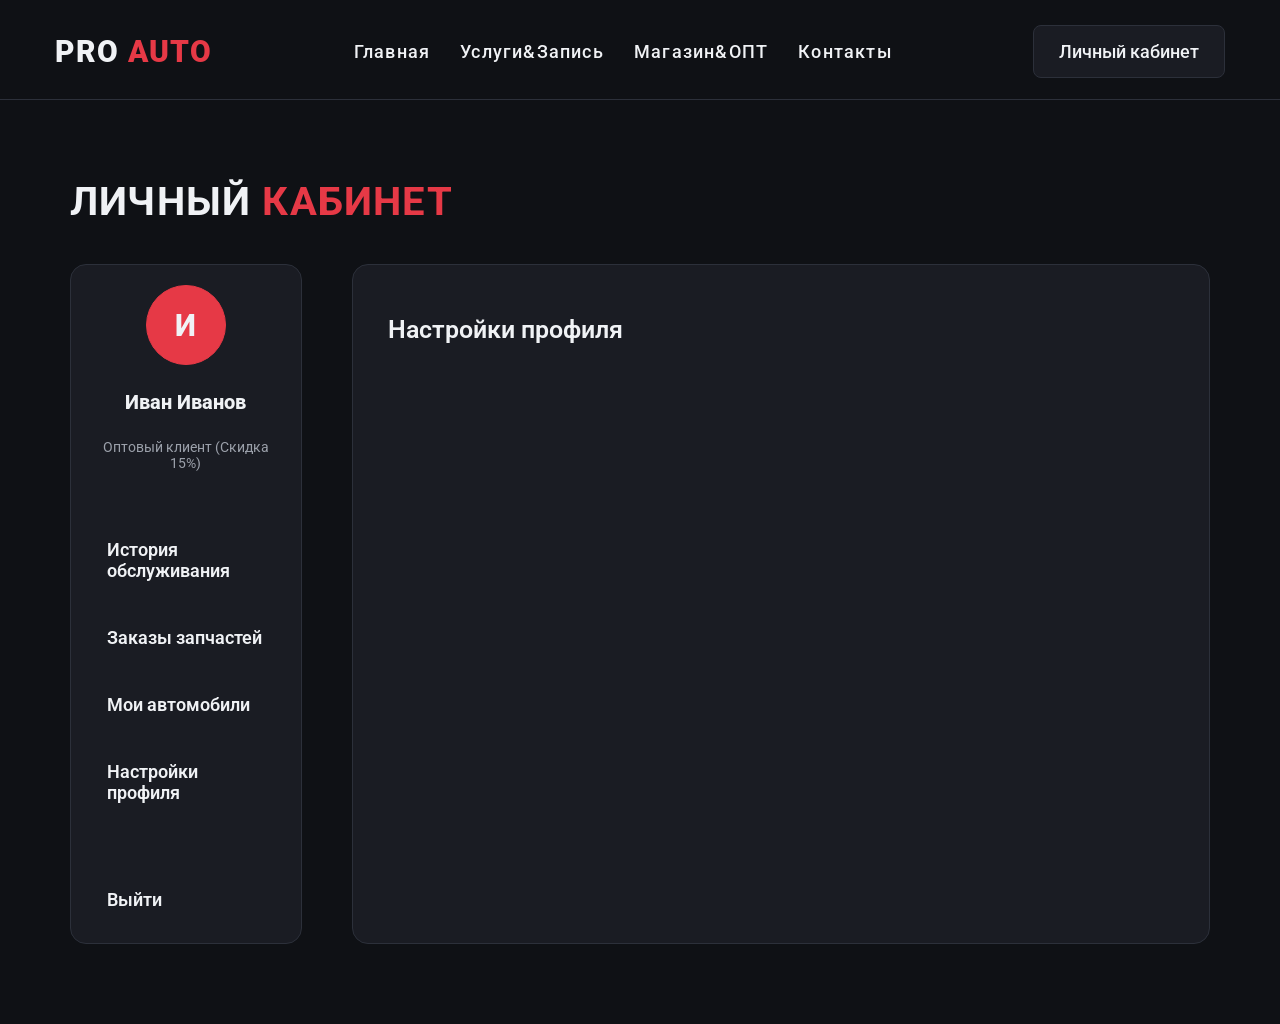
==== account.html @ 16d30006 "Выполнена левая часть секции Личный кабинет" ====
<!DOCTYPE html>
<html lang="ru">
  <head>
    <meta charset="UTF-8" />
    <meta name="viewport" content="width=device-width, initial-scale=1.0" />
    <title>Document</title>
    <link rel="preconnect" href="https://fonts.googleapis.com" />
    <link rel="preconnect" href="https://fonts.gstatic.com" crossorigin />
    <link
      href="https://fonts.googleapis.com/css2?family=Roboto:ital,wght@0,100..900;1,100..900&display=swap"
      rel="stylesheet"
    />
    <link rel="stylesheet" href="style.css" />
  </head>

  <body>
    <header class="header">
      <div class="container header_container">
        <a class="logotype">PRO <span class="logo">AUTO</span></a>
        <nav class="header_nav">
          <ul class="nav_list list-reset">
            <li><a href="index.html#index" class="nav_link">Главная</a></li>
            <li>
              <a href="services.html#services" class="nav_link"
                >Услуги&Запись</a
              >
            </li>
            <li><a href="shop.html#shop" class="nav_link">Магазин&ОПТ</a></li>
            <li>
              <a href="contacts.html#contacts" class="nav_link">Контакты</a>
            </li>
          </ul>
        </nav>
        <a href="#" class="header_account">Личный кабинет</a>
      </div>
    </header>

    <main class="main">
      <section class="account">
        <div class="container">
          <div class="account_content content_left">
            <h2 class="services_title account_title">
              Личный<span class="services_subtitle"> кабинет</span>
            </h2>
            <div class="main_block">
              <aside class="sidebar">
                <div class="account_avatar">И</div>
                <p class="avatar_name">Иван Иванов</p>
                <p class="avatar_skills">Оптовый клиент (Скидка 15%)</p>

                <ul class="account_list list-reset">
                  <li class="account_item">
                    <a href="#" class="account_link">История обслуживания</a>
                  </li>
                  <li class="account_item">
                    <a href="#" class="account_link">Заказы запчастей</a>
                  </li>
                  <li class="account_item">
                    <a href="#" class="account_link">Мои автомобили</a>
                  </li>
                  <li class="account_item">
                    <a href="#" class="account_link">Настройки профиля </a>
                  </li>
                  <li class="account_item">
                    <a href="#" class="account_link account_exit">Выйти </a>
                  </li>
                </ul>
              </aside>
              <div class="main_box">
                <h2 class="main_box-title">Настройки профиля</h2>
              </div>
            </div>
          </div>
        </div>
      </section>
    </main>
  </body>
</html>
---- style.css ----
:root {
  --bg-dark: #0f1115;
  --bg-panel: #1a1c23;
  --bg-panel-hover: #23262f;
  --text-main: #f0f2f5;
  --text-muted: #9ba0aa;
  --accent-red: #e63946;
  --accent-hover: #ff4d5a;
  --border-color: #2c303a;
  --font-body: "Roboto", sans-serif;
  --radius: 8px;
  --radius-lg: 16px;
  --transition: all 0.3s cubic-bezier(0.25, 0.8, 0.25, 1);
  --shadow-glow: 0 0 20px rgba(230, 57, 70, 0.4);
}

* {
  padding: 0;
  margin: 0;
  box-sizing: border-box;
}

a {
  text-decoration: none;
  color: inherit;
}

img {
  max-width: 100%;
}

body {
  display: flex;
  flex-direction: column;
  min-width: 1200px;
  font-family: "Roboto", sans-serif;
  font-weight: 400;
  background: var(--bg-dark);
}

.list-reset {
  list-style: none;
}

.btn {
  padding: 15px 25px;
  border-radius: var(--radius);
  background-color: transparent;
  border: 1px solid var(--border-color);
}

.container {
  width: 100%;
  max-width: 1200px;
  margin: 0 auto;
  padding: 0 15px;
}

/*HEADER*/

.header {
  position: fixed;
  height: 100px;
  top: 0;
  left: 0;
  width: 100%;
  z-index: 1000;
  background-color: var(--bg-dark);
  backdrop-filter: blur(10px);
  border-bottom: 1px solid var(--border-color);
}

.header_container {
  display: flex;
  align-items: center;
  justify-content: space-between;
  padding: 25px 15px;
}

.nav_list {
  display: flex;
  gap: 30px;
}

.logotype {
  color: var(--text-main);
  font-size: 30px;
  font-weight: 900;
  letter-spacing: 1.2px;
}

.logo {
  color: var(--accent-red);
}

.nav_link {
  position: relative;
  padding-bottom: 5px;
  font-size: 18px;
  color: var(--text-main);
  font-weight: 500;
  letter-spacing: 1.2px;
  transition: 0.3s ease;
}

.nav_link:hover {
  color: var(--accent-hover);
}

.nav_link::after {
  content: "";
  position: absolute;
  left: 0;
  bottom: 0;
  width: 100%;
  height: 2px;
  background-color: var(--accent-hover);
  transform: scaleX(0);
  transform-origin: left center;
  transition: transform 0.3s ease;
}

.nav_link:hover::after {
  transform: scaleX(1);
}

.header_account,
.btn_services-shop,
.catalog_order {
  padding: 15px 25px;
  color: var(--text-main);
  font-size: 18px;
  font-weight: 500;
  background-color: var(--bg-panel);
  border-radius: var(--radius);
  border: 1px solid var(--border-color);
  transition: 0.3s ease;
}

.header_account:hover {
  background-color: var(--bg-panel-hover);
  border: 1px solid var(--text-main);
}

/*MAIN*/

/*HERO*/

.hero {
  padding-top: 100px;
  background: linear-gradient(to bottom, rgba(15, 17, 21, 0.8), var(--bg-dark)),
    url(https://images.unsplash.com/photo-1619642751034-765dfdf7c58e?auto=format&fit=crop&q=80&w=1920)
      center / cover;
}

.hero_content,
.services_content,
.booking_content,
.shop_content,
.b2b_content,
.contacts_content,
.account_content {
  display: flex;
  flex-direction: column;
  padding: 80px 15px;
  gap: 40px;
  text-align: center;
  height: auto;
}

.hero_title,
.services_title {
  font-size: 70px;
  font-weight: 700;
  letter-spacing: -2px;
  line-height: 1.1;
  text-transform: uppercase;
  color: var(--text-main);
}

.hero_subtitle,
.about_subtitle,
.services_subtitle {
  color: var(--accent-red);
}

.hero_disc,
.services_disc {
  font-size: 20px;
  color: var(--text-muted);
  line-height: 1.4;
  letter-spacing: 1px;
}

.hero_services {
  display: flex;
  align-items: center;
  justify-content: center;
  gap: 25px;
  color: var(--text-main);
  font-size: 16px;
  font-weight: 600;
  letter-spacing: 1.2px;
}

.btn_services-online,
.booking_form-button,
.b2b_button {
  background-color: var(--accent-red);
  transition: 0.3s ease;
}

.btn_services-online:hover {
  background-color: var(--accent-hover);
  box-shadow: 0px 0px 24px 4px rgba(230, 57, 70, 0.45);
}

.btn_services-shop {
  padding: 15px 25px;
  color: var(--text-main);
  font-size: 18px;
  font-weight: 500;
  background-color: var(--bg-panel);
  border-radius: var(--radius);
  border: 1px solid var(--border-color);
  transition: 0.3s ease;
}

.btn_services-shop:hover {
  background-color: var(--bg-panel-hover);
  border: 1px solid var(--text-main);
}

/*ABOUT*/

.about {
  padding: 60px 0;
  border-bottom: 1px solid var(--border-color);
}

.about_title {
  font-size: 40px;
  font-weight: 700;
  letter-spacing: 1.2px;
  text-align: center;
  text-transform: uppercase;
  color: var(--text-main);
  margin-bottom: 40px;
}

.about_block {
  display: grid;
  grid-template-columns: repeat(3, 1fr);
  gap: 25px;
  margin-bottom: 50px;
}

.about_card {
  display: flex;
  flex-direction: column;
  align-items: flex-start;
  gap: 30px;
  border: 1px solid var(--border-color);
  border-radius: var(--radius-lg);
  padding: 35px 25px;
  background-color: var(--bg-panel);
  transition: transform 0.3 ease;
}

.about_card:hover {
  transform: translateY(-5px);
  border: 1px solid var(--accent-hover);
}

.about_block-icon {
  width: 45px;
  height: 45px;
}

.about_services {
  font-size: 25px;
  font-weight: 800;
  color: var(--text-main);
}

.about_text,
.catalog_disc {
  font-size: 16px;
  color: var(--text-muted);
  line-height: 1.6;
}

/*Footer*/

.footer_content {
  display: flex;
  align-items: center;
  justify-content: space-between;
  padding: 50px 0;
  border-bottom: 1px solid var(--border-color);
}

.footer_logo {
  display: flex;
  flex-direction: column;
  justify-content: flex-start;
  gap: 30px;
  margin-bottom: auto;
}

.footer_logo-text {
  font-size: 16px;
  color: var(--text-muted);
  line-height: 1.6;
}

.footer_nav {
  display: flex;
  flex-direction: column;
}

.footer_subtitle {
  font-size: 20px;
  font-weight: 600;
  color: var(--text-main);
  margin-bottom: 30px;
}

.footer_nav-list {
  display: flex;
  flex-direction: column;
  gap: 25px;
}

.footer_nav-link {
  color: var(--text-muted);
  transition: 0.3s ease;
}

.footer_nav-link:hover {
  color: var(--accent-hover);
}

.invisible_link {
  visibility: hidden;
}

.footer_copy {
  color: var(--text-muted);
  padding: 35px 0;
  text-align: center;
}

/*Services*/

.services,
.b2b_conditions,
.contacts,
.account {
  padding-top: 100px;
}

.services_icon {
  display: flex;
  align-items: center;
  gap: 10px;
}

.services_text {
  text-align: left;
  padding: 0 60px 0 0;
}

.services_img {
  width: 30px;
  height: 30px;
}

.services_price,
.catalog_price {
  font-size: 30px;
  color: var(--accent-red);
  font-weight: 800;
}

.services_title {
  font-size: 40px;
  letter-spacing: 1.2px;
}

.services_disc {
  font-size: 16px;
  font-weight: 400;
  line-height: 1.6;
}

/*Booking*/

.booking {
  border-bottom: 1px solid var(--border-color);
}

.booking_form {
  display: grid;
  grid-template-columns: 1fr 1fr;
  gap: 50px;
  border: 1px solid var(--border-color);
  border-radius: var(--radius);
  background-color: var(--bg-panel);
  padding: 40px;
}

.booking_form-left {
  display: flex;
  flex-direction: column;
  align-items: flex-start;
  gap: 20px;
}

.booking_form-disc {
  font-size: 20px;
  font-weight: 700;
  color: var(--text-main);
}

.booking_form-text,
.booking_form-item {
  color: var(--text-muted);
  text-align: left;
  line-height: 1.6;
  letter-spacing: 0.5px;
}

.booking_form-item::before {
  content: "✔";
  color: var(--text-muted);
  margin-right: 5px;
}

.form_online {
  display: flex;
  flex-direction: column;
  align-items: flex-start;
  gap: 10px;
}

.input_row {
  width: 100%;
  height: 35px;
  border: none;
  outline: none;
  border: 1px solid var(--border-color);
  border-radius: var(--radius);
  background-color: var(--bg-dark);
  color: var(--text-muted);
  padding: 20px 12px;
  margin-bottom: 20px;
}

.input_row:focus {
  border-color: var(--accent-hover);
  background-color: var(--bg-panel-hover);
}

.lable_name {
  color: var(--text-main);
  font-size: 16px;
  font-weight: 800;
}

.textarea_row {
  height: 100px;
  margin-bottom: 40px;
}

.booking_form-button {
  display: flex;
  flex-direction: column;
  align-items: stretch;
  width: 100%;
  padding: 15px 10px;
  background-color: var(--accent-red);
  transition: 0.3s ease;
}

.booking_form-button:hover {
  background-color: var(--accent-hover);
  box-shadow: 0px 0px 24px 4px rgba(230, 57, 70, 0.45);
}

/*SHOP*/

.shop {
  padding-top: 100px;
  border-bottom: 1px solid var(--border-color);
}

.catalog {
  display: flex;
  align-items: center;
  gap: 50px;
  color: var(--text-main);
  font-size: 20px;
  font-weight: 800;
  padding-bottom: 25px;
  border-bottom: 1px solid var(--border-color);
}

.catalog_retail,
.catalog_b2b {
  padding-bottom: 8px;
  border-bottom: 3px solid transparent;
  color: var(--text-muted);
}

.tab_active {
  border-bottom: 3px solid var(--accent-red);
  color: var(--text-main);
}

.catalog_items {
  display: grid;
  grid-template-columns: repeat(3, 1fr);
  gap: 25px;
  color: var(--text-main);
}

.catalog_item {
  display: flex;
  flex-direction: column;
  align-items: stretch;
  justify-content: center;
  height: 100%;
  min-height: 420px;
  gap: 20px;
  border: 1px solid var(--border-color);
  border-radius: var(--radius-lg);
  padding: 30px;
  background-color: var(--bg-panel);
  transition: 0.3s ease;
}

.catalog_item:hover {
  transform: translateY(-5px);
  border: 1px solid var(--accent-hover);
}

.catalog_image {
  border: 1px solid var(--border-color);
  border-radius: var(--radius);
  background-color: rgb(37, 37, 37);
  padding: 5px;
  width: 100%;
  height: 200px;
  overflow: hidden;
}

.image_icon {
  padding-top: 90px;
  color: var(--text-muted);
}

.catalog_product {
  min-height: 48px;
  margin-bottom: 15px;
  font-size: 25px;
  font-weight: 800;
  text-align: left;
  line-height: 1.6;
}

.catalog_disc {
  height: 80px;
  font-size: 16px;
  color: var(--text-muted);
  line-height: 1.6;
  text-align: left;
  flex-grow: 1;
  margin-bottom: 20px;
}

.catalog_info {
  display: flex;
  justify-content: space-between;
  align-items: center;
  width: 100%;
  gap: 10px;
  flex-wrap: nowrap;
  margin-top: auto;
}

.catalog_price {
  flex-shrink: 0;
}

.catalog_order {
  flex-shrink: 0;
  padding: 10px 15px;
  font-size: 14px;
  font-weight: 600;
  background-color: var(--accent-red);
  transition: 0.3s ease;
}

.catalog_order:hover {
  background-color: var(--accent-hover);
  box-shadow: 0px 0px 24px 4px rgba(230, 57, 70, 0.45);
}

/*B2B*/

.b2b_conditions {
  border-bottom: 1px solid var(--border-color);
}

.b2b_special {
  border: 1px solid var(--accent-red);
  padding: 35px 20px;
  border-radius: var(--radius-lg);
  text-align: left;
  background: #80222c;
  background: linear-gradient(
    90deg,
    rgba(128, 34, 44, 0.43) 0%,
    rgba(33, 32, 32, 0.2) 62%
  );
}

.b2b_special-disc {
  font-size: 25px;
  font-weight: 800;
  color: var(--text-main);
  margin-bottom: 30px;
}

.b2b_special-text {
  color: var(--text-muted);
}

.b2b_faq {
  color: var(--text-main);
  text-align: left;
  font-size: 20px;
  font-weight: 600;
}

.b2b_faq-level {
  font-size: 25px;
  font-weight: 800;
  color: var(--accent-red);
  border: 3px solid var(--accent-red);
  padding: 8px 15px;
}

.b2b_btn {
  display: flex;
  justify-content: center;
  color: var(--text-main);
  font-weight: 600;
}

.b2b_button:hover {
  background-color: var(--accent-hover);
  box-shadow: 0px 0px 24px 4px rgba(230, 57, 70, 0.45);
}

/*contacts*/

.contacts {
  border-bottom: 1px solid var(--border-color);
}

.contacts_block {
  display: flex;
  gap: 20px;
  margin-bottom: 30px;
}

.contacts_form {
  display: grid;
  grid-template-columns: 1fr 1fr;
  gap: 25px;
  border: 1px solid var(--border-color);
  border-radius: var(--radius-lg);
  padding: 55px 45px;
  background-color: var(--bg-panel);
}

.contacts_img {
  width: 20px;
  height: 20px;
}

.contacts_info {
  display: flex;
  flex-direction: column;
  align-items: flex-start;
  justify-content: center;
  gap: 15px;
}

.contacts_form-subtitle {
  font-size: 25px;
  font-weight: 800;
  color: var(--text-main);
  text-align: left;
  margin-bottom: 40px;
}

.info_name {
  color: var(--text-main);
  font-size: 20px;
  font-weight: 600;
}

.info_text {
  color: var(--text-muted);
  text-align: left;
  line-height: 1.6;
}

.contacts_map {
  border: 1px solid var(--border-color);
  border-radius: var(--radius);
  height: 350px;
  color: var(--text-muted);
  background-color: rgb(37, 37, 37);
}

.contacts_sign {
  margin-top: 150px;
}

.contacts_form-box {
  border: 1px solid var(--border-color);
  border-radius: var(--radius);
  padding: 35px;
  background-color: var(--bg-panel-hover);
}

.contacts_form-right {
  transition: transform 0.3s ease;
}

.contacts_form-right:hover {
  transform: translateY(-5px);
  box-shadow: 0 10px 30px rgba(0, 0, 0, 0.5);
}

.contacts_form-right-text {
  color: var(--text-muted);
  font-size: 16px;
  text-align: left;
  margin-bottom: 20px;
}

/*Account*/

.account_title {
  text-align: left;
}

.main_block {
  display: flex;
  gap: 50px;
}

.sidebar {
  display: flex;
  flex-direction: column;
  align-items: center;
  justify-content: center;
  gap: 25px;
  border: 1px solid var(--border-color);
  border-radius: var(--radius-lg);
  width: 300px;
  background-color: var(--bg-panel);
  padding: 20px;
}

.account_avatar {
  display: flex;
  align-items: center;
  justify-content: center;
  width: 80px;
  height: 80px;
  font-size: 30px;
  font-weight: 800;
  padding: 15px 20px;
  color: var(--text-main);
  border: 1px solid var(--accent-red);
  border-radius: 50%;
  background-color: var(--accent-red);
}

.avatar_name {
  color: var(--text-main);
  font-weight: 800;
  font-size: 20px;
}

.avatar_skills {
  color: var(--text-muted);
  font-size: 14px;
  margin-bottom: 30px;
}

.account_list {
  display: flex;
  flex-direction: column;
  align-items: stretch;
  gap: 20px;
  color: var(--text-main);
  font-weight: 600;
  font-size: 18px;
  text-align: left;
}

.account_link {
  display: block;
  border: 1px solid transparent;
  padding: 12px 15px;
  width: 100%;
  transition: background-color 0.3s, color 0.3s;
}

.account_link:hover {
  color: var(--accent-red);
  background-color: rgba(228, 17, 33, 0.1);
  border-radius: var(--radius);
}

.account_exit {
  margin-top: 40px;
}

.main_box {
  display: flex;
  flex-direction: column;
  border: 1px solid var(--border-color);
  border-radius: var(--radius-lg);
  padding: 50px 35px;
  width: 100%;
  background-color: var(--bg-panel);
}

.main_box-title {
  color: var(--text-main);
  font-size: 25px;
  font-weight: 600;
  text-align: left;
}
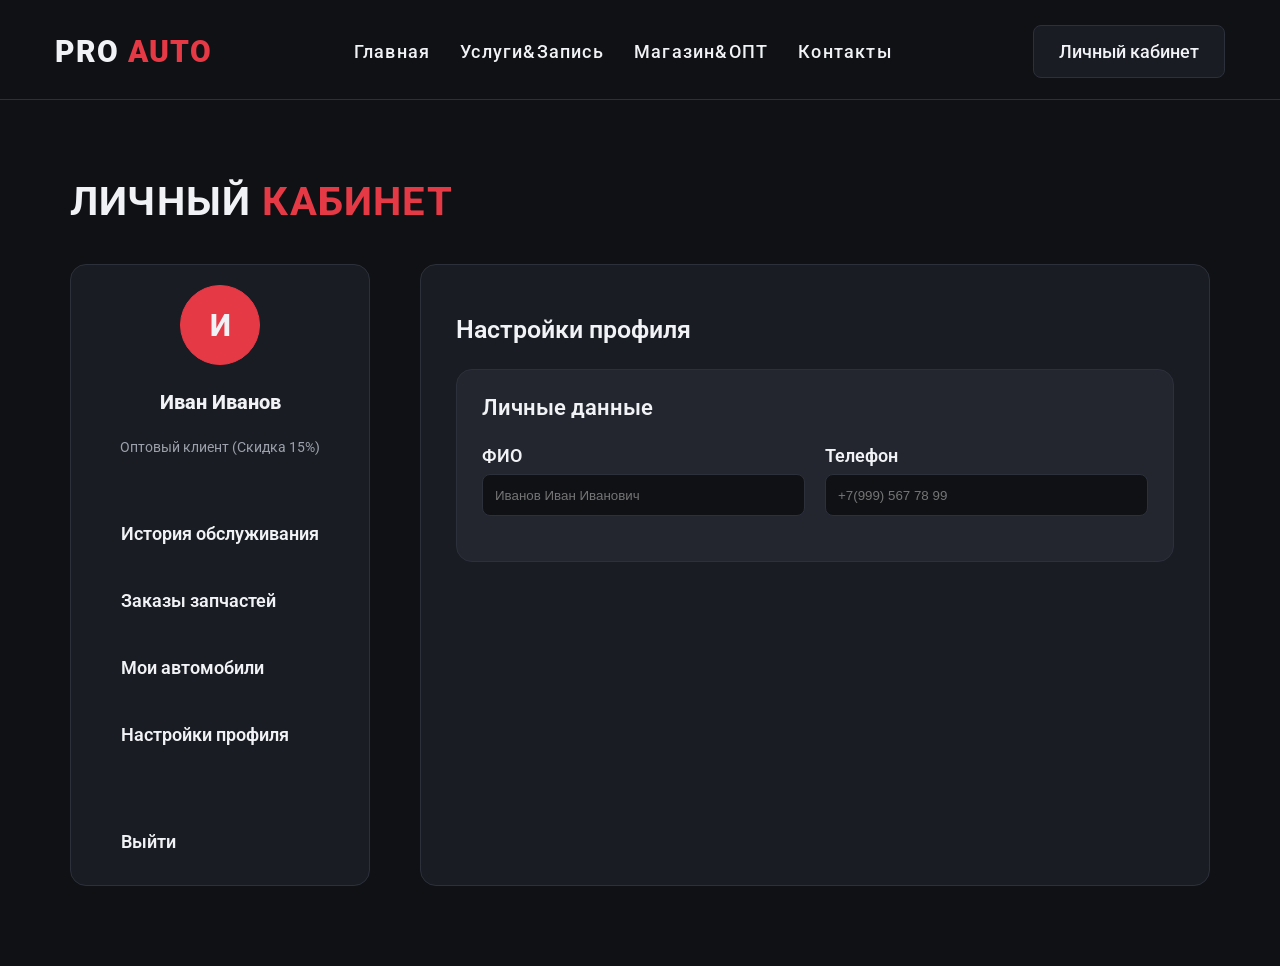
==== commit c2083d0d: "Создана правая часть секции account , создна начало формы" ====
--- a/account.html
+++ b/account.html
@@ -68,6 +68,35 @@
               </aside>
               <div class="main_box">
                 <h2 class="main_box-title">Настройки профиля</h2>
+                <div class="personal_info">
+                  <h3 class="personal_info-title">Личные данные</h3>
+                  <form action="#">
+                    <div class="form_rows">
+                      <div class="form_group">
+                        <label class="lable_name personal_name" for="name"
+                          >ФИО</label
+                        >
+                        <input
+                          class="input_row"
+                          type="name"
+                          name="name"
+                          placeholder="Иванов Иван Иванович"
+                        />
+                      </div>
+                      <div class="form_group">
+                        <label class="lable_name personal_name" for="phone"
+                          >Телефон</label
+                        >
+                        <input
+                          class="input_row"
+                          type="tel"
+                          name="phone"
+                          placeholder="+7(999) 567 78 99"
+                        />
+                      </div>
+                    </div>
+                  </form>
+                </div>
               </div>
             </div>
           </div>
--- a/style.css
+++ b/style.css
@@ -835,12 +835,12 @@
 }
 
 .main_box {
+  flex: 1;
   display: flex;
   flex-direction: column;
   border: 1px solid var(--border-color);
   border-radius: var(--radius-lg);
   padding: 50px 35px;
-  width: 100%;
   background-color: var(--bg-panel);
 }
 
@@ -849,4 +849,39 @@
   font-size: 25px;
   font-weight: 600;
   text-align: left;
-}
+  margin-bottom: 25px;
+}
+
+.personal_info {
+  border: 1px solid var(--border-color);
+  border-radius: var(--radius-lg);
+  background-color: var(--bg-panel-hover);
+  padding: 25px;
+}
+
+.personal_info-title {
+  color: var(--text-main);
+  font-size: 22px;
+  font-weight: 600;
+  text-align: left;
+  margin-bottom: 25px;
+}
+
+.form_rows {
+  display: grid;
+  grid-template-columns: 1fr 1fr;
+  gap: 20px;
+}
+
+.form_group {
+  display: flex;
+  flex-direction: column;
+}
+
+.personal_name {
+  text-align: left;
+  margin-bottom: 8px;
+  font-size: 18px;
+  font-weight: 600;
+  color: var(--text-main);
+}
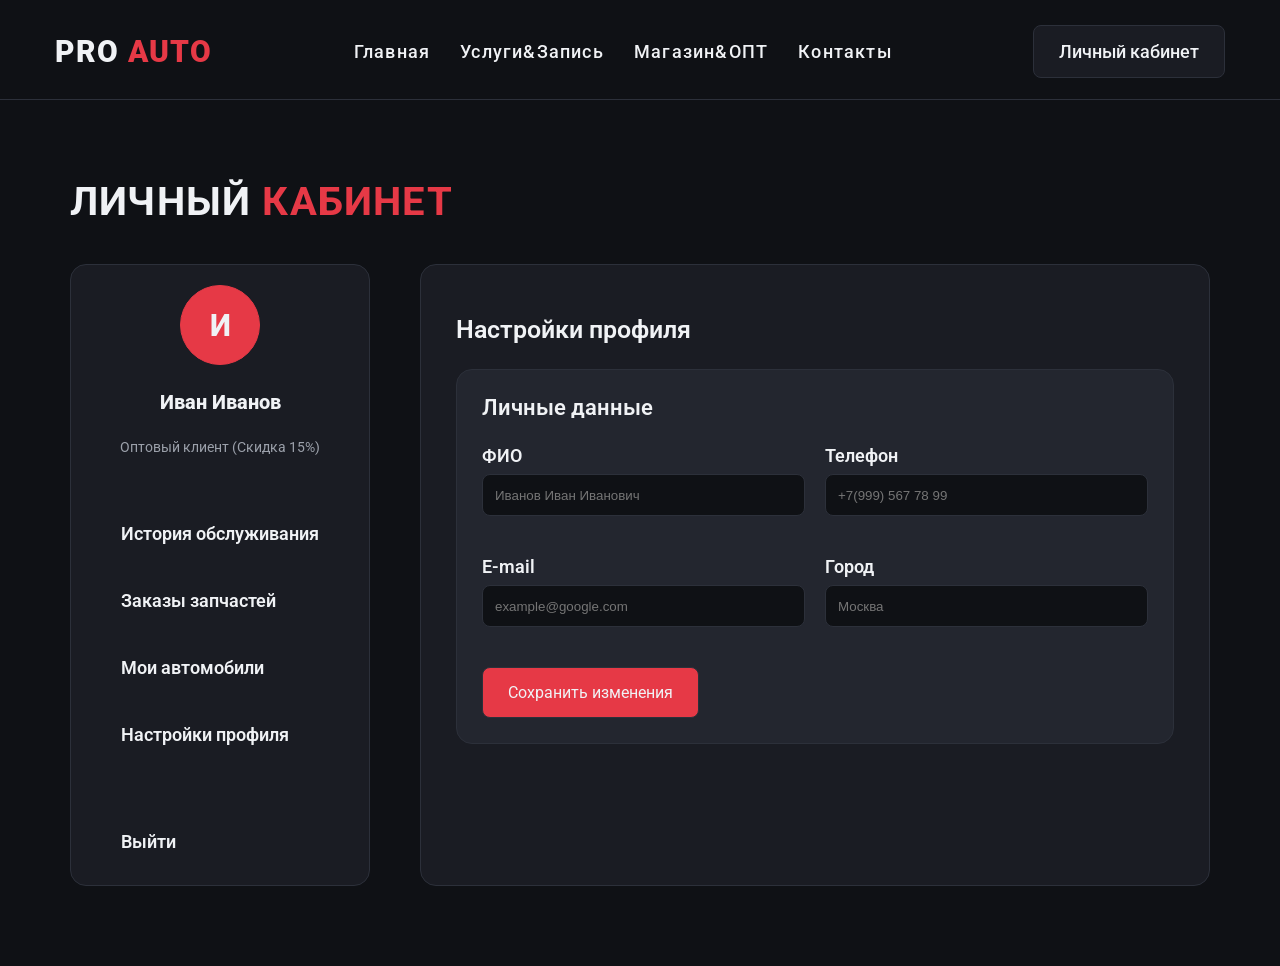
==== commit 9fd1b4dc: "внесены изменения в верхнюю часть формы Личные данные" ====
--- a/account.html
+++ b/account.html
@@ -94,6 +94,33 @@
                           placeholder="+7(999) 567 78 99"
                         />
                       </div>
+                      <div class="form_group">
+                        <label class="lable_name personal_name" for="email"
+                          >E-mail</label
+                        >
+                        <input
+                          class="input_row"
+                          type="email"
+                          name="email"
+                          placeholder="example@google.com"
+                        />
+                      </div>
+                      <div class="form_group">
+                        <label class="lable_name personal_name" for="text"
+                          >Город</label
+                        >
+                        <input
+                          class="input_row"
+                          type="text"
+                          name="text"
+                          placeholder="Москва"
+                        />
+                      </div>
+                      <div class="form_group-button">
+                        <a href="#" class="btn form_group-button--link"
+                          >Сохранить изменения</a
+                        >
+                      </div>
                     </div>
                   </form>
                 </div>
--- a/style.css
+++ b/style.css
@@ -857,6 +857,12 @@
   border-radius: var(--radius-lg);
   background-color: var(--bg-panel-hover);
   padding: 25px;
+  transition: transform 0.3s ease;
+}
+
+.personal_info:hover {
+  transform: translateY(-5px);
+  box-shadow: 0 10px 30px rgba(0, 0, 0, 0.5);
 }
 
 .personal_info-title {
@@ -885,3 +891,20 @@
   font-weight: 600;
   color: var(--text-main);
 }
+
+.form_group-button {
+  display: flex;
+  align-items: center;
+  justify-content: flex-start;
+}
+
+.form_group-button--link {
+  background-color: var(--accent-red);
+  color: var(--text-main);
+  transition: 0.3s ease;
+}
+
+.form_group-button--link:hover {
+  background-color: var(--accent-hover);
+  box-shadow: 0px 0px 24px 4px rgba(230, 57, 70, 0.45);
+}
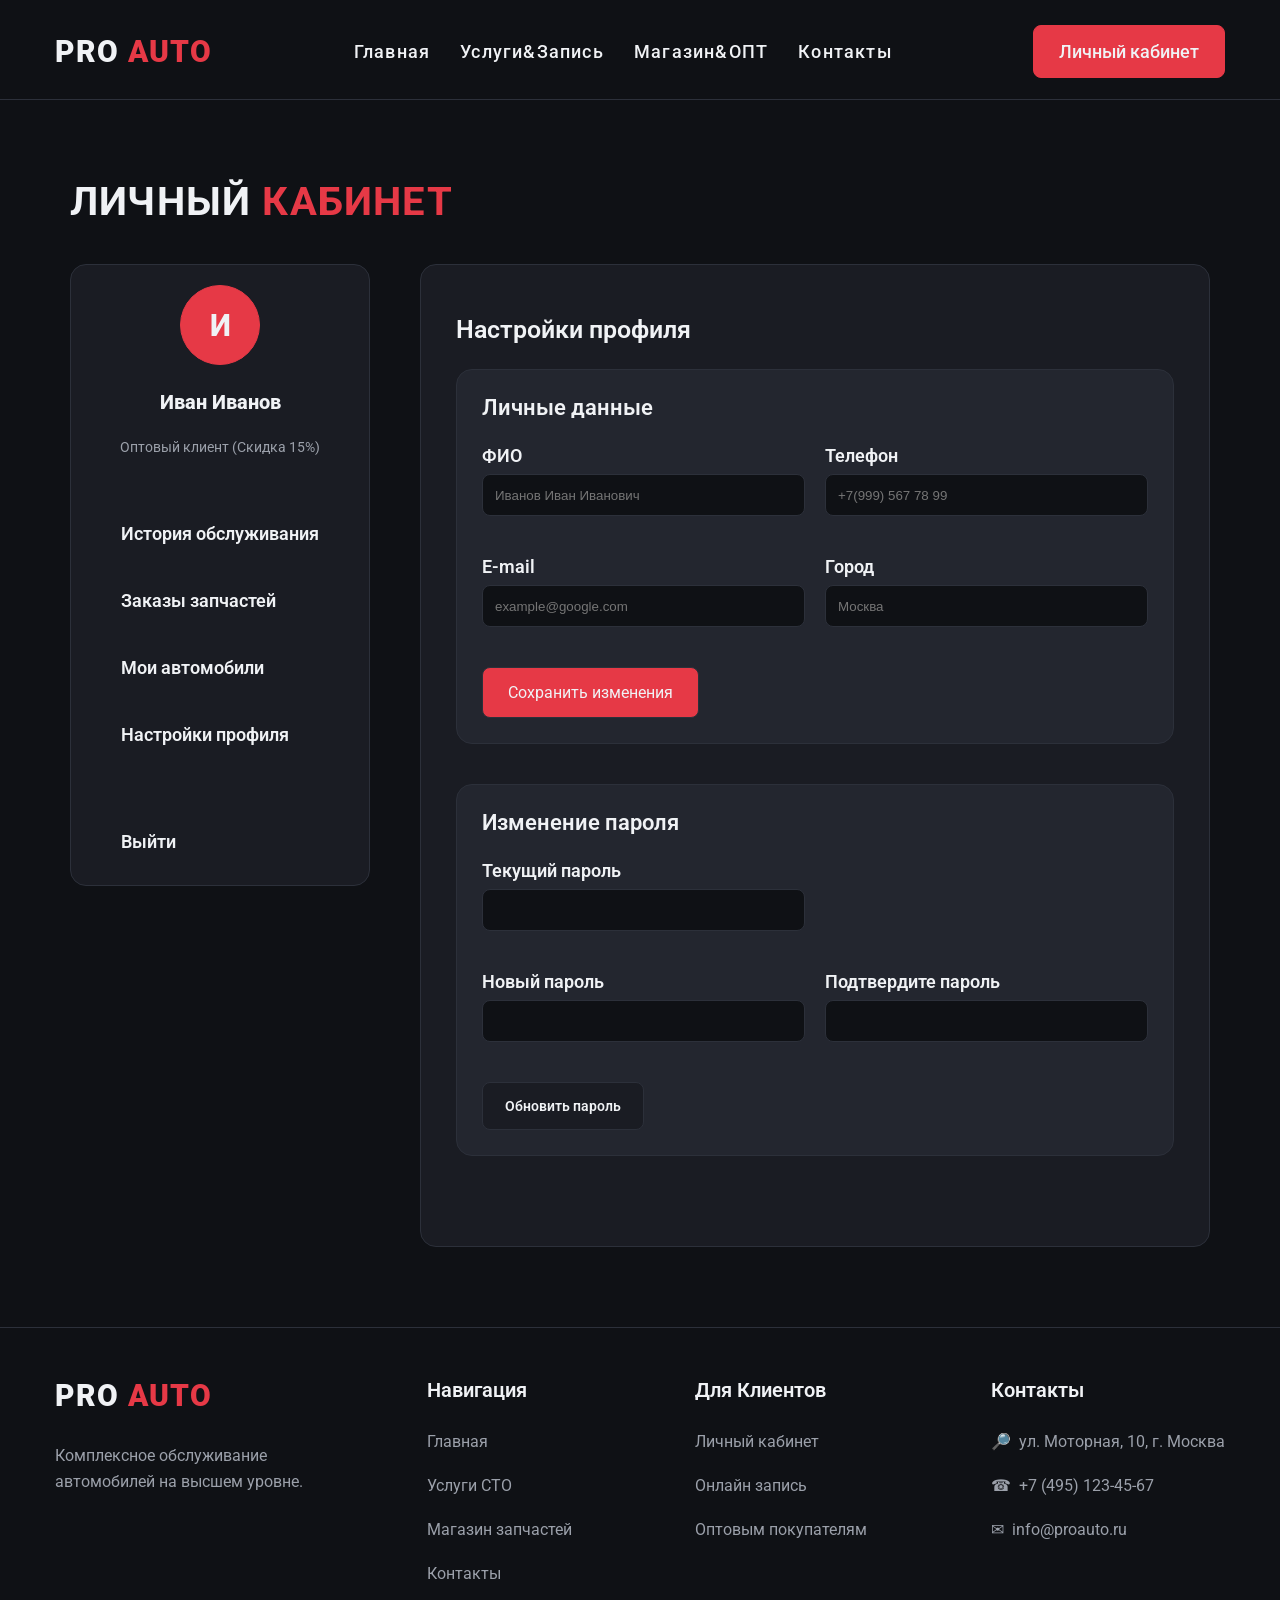
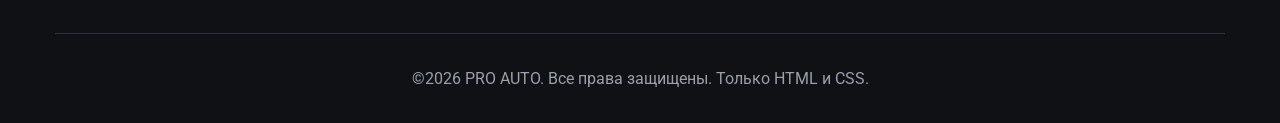
==== commit e3ba5c6a: "Внесены изменения в шапку сайта" ====
--- a/account.html
+++ b/account.html
@@ -3,7 +3,7 @@
   <head>
     <meta charset="UTF-8" />
     <meta name="viewport" content="width=device-width, initial-scale=1.0" />
-    <title>Document</title>
+    <title>Настройки профиля I PRO AUTO</title>
     <link rel="preconnect" href="https://fonts.googleapis.com" />
     <link rel="preconnect" href="https://fonts.gstatic.com" crossorigin />
     <link
@@ -13,10 +13,16 @@
     <link rel="stylesheet" href="style.css" />
   </head>
 
-  <body>
+  <body class="account_page">
     <header class="header">
       <div class="container header_container">
         <a class="logotype">PRO <span class="logo">AUTO</span></a>
+        <input type="checkbox" id="menu-toggle" class="menu-toggle" />
+        <label for="menu-toggle" class="menu-icon">
+          <span class="menu-rows"></span>
+          <span class="menu-rows"></span>
+          <span class="menu-rows"></span>
+        </label>
         <nav class="header_nav">
           <ul class="nav_list list-reset">
             <li><a href="index.html#index" class="nav_link">Главная</a></li>
@@ -29,14 +35,19 @@
             <li>
               <a href="contacts.html#contacts" class="nav_link">Контакты</a>
             </li>
+            <li class="mobile-only-account">
+              <a href="account.html#account" class="nav_link">Личный кабинет</a>
+            </li>
           </ul>
         </nav>
-        <a href="#" class="header_account">Личный кабинет</a>
+        <a href="account.html#account" class="header_account account_pink"
+          >Личный кабинет</a
+        >
       </div>
     </header>
 
     <main class="main">
-      <section class="account">
+      <section id="account" class="account">
         <div class="container">
           <div class="account_content content_left">
             <h2 class="services_title account_title">
@@ -50,19 +61,31 @@
 
                 <ul class="account_list list-reset">
                   <li class="account_item">
-                    <a href="#" class="account_link">История обслуживания</a>
-                  </li>
-                  <li class="account_item">
-                    <a href="#" class="account_link">Заказы запчастей</a>
-                  </li>
-                  <li class="account_item">
-                    <a href="#" class="account_link">Мои автомобили</a>
-                  </li>
-                  <li class="account_item">
-                    <a href="#" class="account_link">Настройки профиля </a>
-                  </li>
-                  <li class="account_item">
-                    <a href="#" class="account_link account_exit">Выйти </a>
+                    <a
+                      href="service-history.html#service_history"
+                      class="account_link"
+                      >История обслуживания</a
+                    >
+                  </li>
+                  <li class="account_item">
+                    <a href="order_block.html#order_block" class="account_link"
+                      >Заказы запчастей</a
+                    >
+                  </li>
+                  <li class="account_item">
+                    <a href="garage.html#garage_block" class="account_link"
+                      >Мои автомобили</a
+                    >
+                  </li>
+                  <li class="account_item">
+                    <a href="account.html#account" class="account_link"
+                      >Настройки профиля
+                    </a>
+                  </li>
+                  <li class="account_item">
+                    <a href="index.html#index" class="account_link account_exit"
+                      >Выйти
+                    </a>
                   </li>
                 </ul>
               </aside>
@@ -124,11 +147,146 @@
                     </div>
                   </form>
                 </div>
+                <div class="personal_info">
+                  <h3 class="personal_info-title">Изменение пароля</h3>
+                  <form action="#">
+                    <div class="form_rows">
+                      <div class="form_group">
+                        <label class="lable_name personal_name" for="password"
+                          >Текущий пароль</label
+                        >
+                        <input
+                          class="input_row"
+                          type="password"
+                          name="password"
+                          required
+                        />
+                      </div>
+                      <div class="empty_grid_row"></div>
+
+                      <div class="form_group">
+                        <label class="lable_name personal_name" for="password"
+                          >Новый пароль</label
+                        >
+                        <input
+                          class="input_row"
+                          type="password"
+                          name="password"
+                          required
+                        />
+                      </div>
+                      <div class="form_group">
+                        <label class="lable_name personal_name" for="password">
+                          Подтвердите пароль</label
+                        >
+                        <input
+                          class="input_row"
+                          type="password"
+                          name="password"
+                          required
+                        />
+                      </div>
+                      <div class="rassword_button">
+                        <a href="" class="btn password_btn">Обновить пароль</a>
+                      </div>
+                    </div>
+                  </form>
+                </div>
               </div>
             </div>
           </div>
         </div>
       </section>
+
+      <!--Footer-->
+      <footer class="footer">
+        <div class="container">
+          <div class="footer_content">
+            <div class="footer_logo">
+              <a class="logotype footer_name"
+                >PRO <span class="logo">AUTO</span></a
+              >
+              <p class="footer_logo-text">
+                Комплексное обслуживание<br />
+                автомобилей на высшем уровне.
+              </p>
+            </div>
+            <div class="footer_nav">
+              <h3 class="footer_subtitle">Навигация</h3>
+              <ul class="footer_nav-list list-reset">
+                <li class="footer_nav-item">
+                  <a href="index.html#index" class="footer_nav-link">Главная</a>
+                </li>
+                <li class="footer_nav-item">
+                  <a href="services.html#services" class="footer_nav-link"
+                    >Услуги СТО</a
+                  >
+                </li>
+                <li class="footer_nav-item">
+                  <a href="shop.html#shop" class="footer_nav-link"
+                    >Магазин запчастей</a
+                  >
+                </li>
+                <li class="footer_nav-item">
+                  <a href="contacts.html#contacts" class="footer_nav-link"
+                    >Контакты</a
+                  >
+                </li>
+              </ul>
+            </div>
+            <div class="footer_nav">
+              <h3 class="footer_subtitle">Для Клиентов</h3>
+              <ul class="footer_nav-list list-reset">
+                <li class="footer_nav-item">
+                  <a href="account.html#account" class="footer_nav-link"
+                    >Личный кабинет</a
+                  >
+                </li>
+                <li class="footer_nav-item">
+                  <a href="services.html#services" class="footer_nav-link"
+                    >Онлайн запись</a
+                  >
+                </li>
+                <li class="footer_nav-item">
+                  <a href="shop.html#shop" class="footer_nav-link"
+                    >Оптовым покупателям</a
+                  >
+                </li>
+                <li class="footer_nav-item">
+                  <a href="#" class="footer_nav-link invisible_link">--</a>
+                </li>
+              </ul>
+            </div>
+
+            <div class="footer_nav">
+              <h3 class="footer_subtitle">Контакты</h3>
+              <ul class="footer_nav-list list-reset">
+                <li class="footer_nav-item">
+                  <a href="#" class="footer_nav-link address_link"
+                    >ул. Моторная, 10, г. Москва</a
+                  >
+                </li>
+                <li class="footer_nav-item">
+                  <a href="#" class="footer_nav-link phone_link"
+                    >+7 (495) 123-45-67</a
+                  >
+                </li>
+                <li class="footer_nav-item">
+                  <a href="#" class="footer_nav-link email_link"
+                    >info@proauto.ru</a
+                  >
+                </li>
+                <li class="footer_nav-item">
+                  <a href="#" class="footer_nav-link invisible_link">--</a>
+                </li>
+              </ul>
+            </div>
+          </div>
+        </div>
+        <div class="footer_copy">
+          &copy;2026 PRO AUTO. Все права защищены. Только HTML и CSS.
+        </div>
+      </footer>
     </main>
   </body>
 </html>
--- a/style.css
+++ b/style.css
@@ -32,8 +32,8 @@
 body {
   display: flex;
   flex-direction: column;
-  min-width: 1200px;
-  font-family: "Roboto", sans-serif;
+  /*min-width: 1200px;*/
+  font-family: "Roboto", "Arial", sans-serif;
   font-weight: 400;
   background: var(--bg-dark);
 }
@@ -231,6 +231,10 @@
   border: 1px solid var(--text-main);
 }
 
+.mobile-only-account {
+  display: none;
+}
+
 /*ABOUT*/
 
 .about {
@@ -259,6 +263,7 @@
   display: flex;
   flex-direction: column;
   align-items: flex-start;
+  justify-content: center;
   gap: 30px;
   border: 1px solid var(--border-color);
   border-radius: var(--radius-lg);
@@ -349,6 +354,21 @@
   color: var(--text-muted);
   padding: 35px 0;
   text-align: center;
+}
+
+.address_link::before {
+  content: "🔎";
+  margin-right: 8px;
+}
+
+.phone_link::before {
+  content: "☎";
+  margin-right: 8px;
+}
+
+.email_link::before {
+  content: "✉";
+  margin-right: 8px;
 }
 
 /*Services*/
@@ -478,6 +498,8 @@
   flex-direction: column;
   align-items: stretch;
   width: 100%;
+  color: var(--text-main);
+  font-weight: 600;
   padding: 15px 10px;
   background-color: var(--accent-red);
   transition: 0.3s ease;
@@ -738,11 +760,11 @@
   background-color: var(--bg-panel-hover);
 }
 
-.contacts_form-right {
+.contacts_form-box {
   transition: transform 0.3s ease;
 }
 
-.contacts_form-right:hover {
+.contacts_form-box:hover {
   transform: translateY(-5px);
   box-shadow: 0 10px 30px rgba(0, 0, 0, 0.5);
 }
@@ -755,6 +777,10 @@
 }
 
 /*Account*/
+
+.account {
+  border-bottom: 1px solid var(--border-color);
+}
 
 .account_title {
   text-align: left;
@@ -776,6 +802,7 @@
   width: 300px;
   background-color: var(--bg-panel);
   padding: 20px;
+  height: max-content;
 }
 
 .account_avatar {
@@ -858,6 +885,7 @@
   background-color: var(--bg-panel-hover);
   padding: 25px;
   transition: transform 0.3s ease;
+  margin-bottom: 40px;
 }
 
 .personal_info:hover {
@@ -908,3 +936,602 @@
   background-color: var(--accent-hover);
   box-shadow: 0px 0px 24px 4px rgba(230, 57, 70, 0.45);
 }
+
+.password_btn {
+  display: flex;
+  align-items: center;
+  justify-content: center;
+  width: 50%;
+  padding: 15px;
+  font-size: 14px;
+  font-weight: 600;
+  text-align: center;
+  color: var(--text-main);
+  background-color: var(--bg-panel);
+  transition: 0.3s ease;
+}
+
+.password_btn:hover {
+  border-color: var(--text-muted);
+  background-color: var(--bg-panel-hover);
+}
+
+/*Service-History*/
+
+.service_history,
+.order_block {
+  flex: 1;
+  border: 1px solid var(--border-color);
+  border-radius: var(--radius-lg);
+  background-color: var(--bg-panel);
+  padding: 55px;
+}
+
+.service_sto {
+  display: grid;
+  grid-template-columns: 70% 30%;
+  border: 1px solid var(--border-color);
+  border-left: 4px solid var(--accent-red);
+  border-radius: var(--radius-lg);
+  color: var(--text-main);
+  padding: 30px;
+  margin-bottom: 50px;
+}
+
+.service_sto:hover {
+  transform: translateY(-5px);
+  border-color: var(--accent-hover);
+  box-shadow: 0 10px 30px rgba(0, 0, 0, 0.5);
+}
+
+.order_history {
+  display: flex;
+  flex-direction: column;
+  gap: 25px;
+  align-items: flex-start;
+  justify-content: center;
+}
+
+.service_plan {
+  font-size: 25px;
+  font-weight: 600;
+}
+
+.service_job {
+  color: var(--text-muted);
+}
+
+.service_date {
+  font-weight: 600;
+}
+
+.service_history-button {
+  font-size: 14px;
+  font-weight: 800;
+  padding: 8px 10px;
+  border: 1px solid var(--border-color);
+  border-radius: var(--radius);
+  transition: 0.3s ease;
+}
+
+.service_history-button:hover {
+  border-color: var(--text-muted);
+  background-color: var(--bg-panel-hover);
+}
+
+.status {
+  display: flex;
+  justify-content: flex-end;
+  align-items: flex-start;
+  font-size: 12px;
+  color: rgb(230, 230, 64);
+  padding: 8px 10px;
+  width: fit-content;
+  margin-left: auto;
+  background-color: rgba(197, 133, 15, 0.3);
+}
+
+.service_history-block,
+.order_history-block {
+  color: var(--text-main);
+}
+
+.table {
+  width: 100%;
+  border-collapse: collapse;
+}
+
+th,
+td {
+  font-size: 15px;
+  font-weight: 500;
+  text-align: left;
+  padding: 18px 12px;
+  border-bottom: 1px solid var(--border-color);
+}
+
+th {
+  font-weight: 800;
+  font-size: 18px;
+  color: var(--text-muted);
+}
+
+.status_badge {
+  background-color: rgba(115, 224, 134, 0.226);
+  color: #0bb052;
+  padding: 6px 12px;
+  border-radius: 6px;
+  font-size: 12px;
+  font-weight: 500;
+  display: inline-block;
+}
+
+.service_history-btn {
+  text-align: center;
+  margin-top: 35px;
+  clear: both;
+}
+
+.service_history-order {
+  display: inline-block;
+  padding: 20px 30px;
+  background-color: var(--accent-red);
+  transition: 0.3s ease;
+  font-size: 18px;
+}
+
+.service_history-order:hover {
+  background-color: var(--accent-hover);
+  box-shadow: 0px 0px 24px 4px rgba(230, 57, 70, 0.45);
+}
+
+.account_pink {
+  display: inline-block;
+  padding: 15px 25px;
+  color: var(--text-main);
+  font-size: 18px;
+  font-weight: 500;
+  background-color: var(--accent-red);
+  border-radius: var(--radius);
+  border: 1px solid var(--accent-red);
+  transition: 0.3s ease;
+}
+
+.account_pink:hover {
+  background-color: var(--accent-hover);
+  box-shadow: 0px 0px 24px 4px rgba(230, 57, 70, 0.45);
+  border: 1px solid var(--accent-red);
+}
+
+/*Order_block*/
+
+.order_top {
+  display: flex;
+  justify-content: space-between;
+  align-items: center;
+  text-align: center;
+  color: var(--text-main);
+  margin-bottom: 50px;
+}
+
+.order_top-title {
+  font-size: 25px;
+  font-weight: 600;
+}
+
+.order_top-btn {
+  display: inline-block;
+  padding: 15px 25px;
+  color: var(--text-main);
+  font-size: 18px;
+  font-weight: 500;
+  background-color: var(--accent-red);
+  border-radius: var(--radius);
+  border: 1px solid var(--accent-red);
+  transition: 0.3s ease;
+}
+
+.order_top-btn:hover {
+  background-color: var(--accent-hover);
+  box-shadow: 0px 0px 24px 4px rgba(230, 57, 70, 0.45);
+  border: 1px solid var(--accent-red);
+}
+
+.order_history-top {
+  display: flex;
+  justify-content: space-between;
+  gap: 15px;
+  padding: 20px;
+}
+
+.order_status {
+  display: flex;
+  flex-direction: column;
+  gap: 10px;
+}
+
+.order_status-top {
+  border-radius: 8px;
+}
+
+.order_price {
+  color: var(--accent-red);
+  font-weight: 800;
+  font-size: 20px;
+}
+
+/*Garage*/
+
+.garage_block {
+  flex: 1;
+  border: 1px solid var(--border-color);
+  border-radius: var(--radius-lg);
+  padding: 55px;
+  background-color: var(--bg-panel);
+}
+
+.garage_block-top {
+  display: flex;
+  justify-content: space-between;
+  align-items: center;
+  margin-bottom: 40px;
+}
+
+.garage_block-top-title {
+  font-size: 22px;
+  color: var(--text-main);
+  font-weight: 600;
+}
+
+.garage_block-cards {
+  display: grid;
+  grid-template-columns: 1fr 1fr;
+  gap: 40px;
+  margin-bottom: 50px;
+}
+
+.garage_block-item {
+  display: flex;
+  flex-direction: column;
+  align-items: flex-start;
+  padding: 25px;
+  border: 1px solid var(--border-color);
+  border-top: 3px solid var(--accent-red);
+  border-radius: var(--radius-lg);
+  transition: transform 0.3s ease;
+}
+
+.garage_block-item:hover {
+  transform: translateY(-5px);
+  border-color: var(--accent-hover);
+  box-shadow: 0 10px 30px rgba(0, 0, 0, 0.5);
+}
+
+.garage_block-icon {
+  width: 50px;
+  height: 50px;
+  margin-bottom: 30px;
+}
+
+.garage_block-item-subtitle {
+  font-size: 24px;
+  font-weight: 800;
+  color: var(--text-main);
+  margin-bottom: 25px;
+}
+
+.garage_block-text {
+  color: var(--text-muted);
+  margin-bottom: 10px;
+}
+
+.garage_block-button {
+  display: flex;
+  gap: 15px;
+  align-items: center;
+  margin-top: 25px;
+}
+
+.garage_block-button-transparent {
+  padding: 6px 12px;
+  color: var(--text-main);
+  font-size: 12px;
+  font-weight: 600;
+  text-align: center;
+  transition: 0.3s ease;
+}
+
+.garage_block-button-transparent:hover {
+  border-color: var(--text-main);
+  background-color: #2c303a;
+}
+
+.garage_block-button-red {
+  padding: 6px 12px;
+  color: var(--accent-red);
+  border: none;
+  border: 1px solid var(--accent-red);
+  font-size: 12px;
+  font-weight: 600;
+  text-align: center;
+  transition: 0.3s ease;
+}
+
+.garage_block-button-red:hover {
+  background-color: #2c303a;
+}
+
+/*Garage_form*/
+
+.garage_form-title {
+  font-size: 25px;
+  font-weight: 800;
+  color: var(--text-main);
+  text-align: left;
+  margin-bottom: 25px;
+}
+
+.garage_form {
+  border: 1px solid var(--border-color);
+  border-radius: var(--radius-lg);
+  padding: 25px;
+  background-color: var(--bg-panel-hover);
+  transition: transform 0.3s ease;
+}
+
+.garage_form:hover {
+  transform: translateY(-5px);
+  box-shadow: 0 10px 30px rgba(0, 0, 0, 0.5);
+}
+
+/*
+.garage_form-group {
+  display: flex;
+  flex-direction: column;
+}*/
+
+.large_row {
+  width: 100%;
+  margin-bottom: 30px;
+  display: flex;
+}
+
+.menu-toggle,
+.menu-icon {
+  display: none;
+}
+
+@media (max-width: 768px) {
+  .container {
+    padding-left: 25px;
+    padding-right: 25px;
+  }
+  .logotype {
+    font-size: 20px;
+  }
+  .nav_link {
+    font-size: 14px;
+  }
+  .header_account {
+    font-size: 14px;
+    padding: 8px 15px;
+  }
+  .nav_list {
+    gap: 20px;
+  }
+  .footer_subtitle {
+    font-size: 16px;
+  }
+  .footer_nav-link {
+    font-size: 14px;
+  }
+  .footer_logo-text,
+  .footer_copy {
+    font-size: 14px;
+  }
+  .footer_content {
+    gap: 30px;
+  }
+  .menu-icon {
+    display: flex;
+    flex-direction: column;
+    justify-content: space-between;
+    width: 30px;
+    height: 20px;
+    cursor: pointer;
+    z-index: 101;
+  }
+  .menu-rows {
+    display: block;
+    height: 3px;
+    width: 100%;
+    background-color: #fff;
+    border-radius: 2px;
+    transition: transform 0.3s ease, opacity 0.3s ease;
+  }
+  .about_block-icon,
+  .services_icon {
+    width: 40px;
+    height: 40px;
+  }
+  .about_services {
+    font-size: 20px;
+  }
+  .services_title-tablet {
+    font-size: 18px;
+  }
+  .about_block {
+    display: grid;
+    grid-template-columns: repeat(2, 1fr);
+    gap: 25px;
+  }
+  .catalog_items {
+    display: grid;
+    grid-template-columns: repeat(2, 1fr);
+    gap: 25px;
+  }
+  .contacts_map {
+    height: 220px;
+  }
+  .main_block {
+    display: flex;
+    flex-direction: column;
+    gap: 30px;
+    width: 100%;
+  }
+  .sidebar,
+  .account_list {
+    width: 100%;
+  }
+  .garage_block-cards {
+    display: grid;
+    grid-template-columns: 1fr;
+    width: 100%;
+  }
+  .order_history {
+    display: flex;
+    flex-direction: column;
+    align-items: center;
+  }
+  .order_price {
+    font-size: 18px;
+  }
+}
+
+@media screen and (min-width: 425px) and (max-width: 768px) {
+  .header_nav {
+    display: none;
+    flex-direction: column;
+    align-items: center;
+    justify-content: center;
+    position: absolute;
+    top: 60px;
+    left: 0;
+    width: 100%;
+    background-color: #1a1a1a;
+    padding: 30px 0;
+    z-index: 100;
+    box-shadow: 0 4px 10px rgba (0, 0, 0, 0.5);
+  }
+  .nav_link {
+    margin: 15px 0;
+  }
+  .menu-toggle:checked ~ .header_nav {
+    display: flex;
+  }
+  .menu-toggle:checked + .menu-icon span:nth-child(1) {
+    transform: rotate(45deg) translateY(6px) translateX(6px);
+  }
+  .menu-toggle:checked + .menu-icon span:nth-child(2) {
+    opacity: 0;
+  }
+  .menu-toggle:checked + .menu-icon span:nth-child(3) {
+    transform: rotate(-45deg) translateY(-6px) translateX(6px);
+  }
+}
+
+@media (max-width: 425px) {
+  .header_nav {
+    display: none;
+    position: fixed;
+    top: 60px;
+    left: auto;
+    right: 25px;
+    width: 85%;
+    height: auto;
+    padding: 20px 0;
+    background-color: #161616;
+    padding: 40px 20px 30px 20px;
+    border-radius: 12px;
+    top: 70px;
+    z-index: 99990;
+    margin: 0;
+    overflow-y: auto;
+    transform: none;
+  }
+  #menu-toggle:checked ~ .header_nav,
+  #menu-toggle:checked ~ * .header_nav {
+    display: block;
+  }
+  .menu_icon {
+    display: flex;
+    width: 30px;
+    height: 20px;
+    flex-direction: column;
+    justify-content: space-between;
+    cursor: pointer;
+    z-index: 99999;
+  }
+  .nav_list {
+    display: flex;
+    flex-direction: column;
+    align-items: center;
+    justify-content: center;
+    gap: 15px;
+    padding: 20px 0;
+    width: 100%;
+  }
+  .nav_list li {
+    margin: 8px 0;
+    width: 100%;
+    text-align: center;
+  }
+  .nav_link {
+    font-size: 22px;
+    display: block;
+  }
+  .menu-toggle:checked ~ .header_nav {
+    display: block;
+  }
+  .hero_title {
+    font-size: 30px;
+  }
+  .hero_disc {
+    font-size: 16px;
+  }
+  .logotype {
+    font-size: 18px;
+  }
+  .header_account {
+    display: none;
+  }
+  .mobile-only-account {
+    display: block;
+  }
+  .mobile-only-account a {
+    color: var(--text-main);
+    font-size: 22px;
+    font-weight: 600;
+  }
+  .about_title {
+    font-size: 30px;
+  }
+  .about_block {
+    display: grid;
+    grid-template-columns: 1fr;
+    gap: 25px;
+  }
+  .footer_content {
+    display: flex;
+    flex-direction: column;
+    align-items: flex-start;
+  }
+  .footer_copy {
+    font-size: 12px;
+  }
+  .booking_form {
+    display: flex;
+    flex-direction: column;
+    gap: 25px;
+  }
+  .catalog_items {
+    display: grid;
+    grid-template-columns: 1fr;
+    gap: 25px;
+  }
+  .contacts_form {
+    display: flex;
+    flex-direction: column;
+    gap: 25px;
+  }
+}
